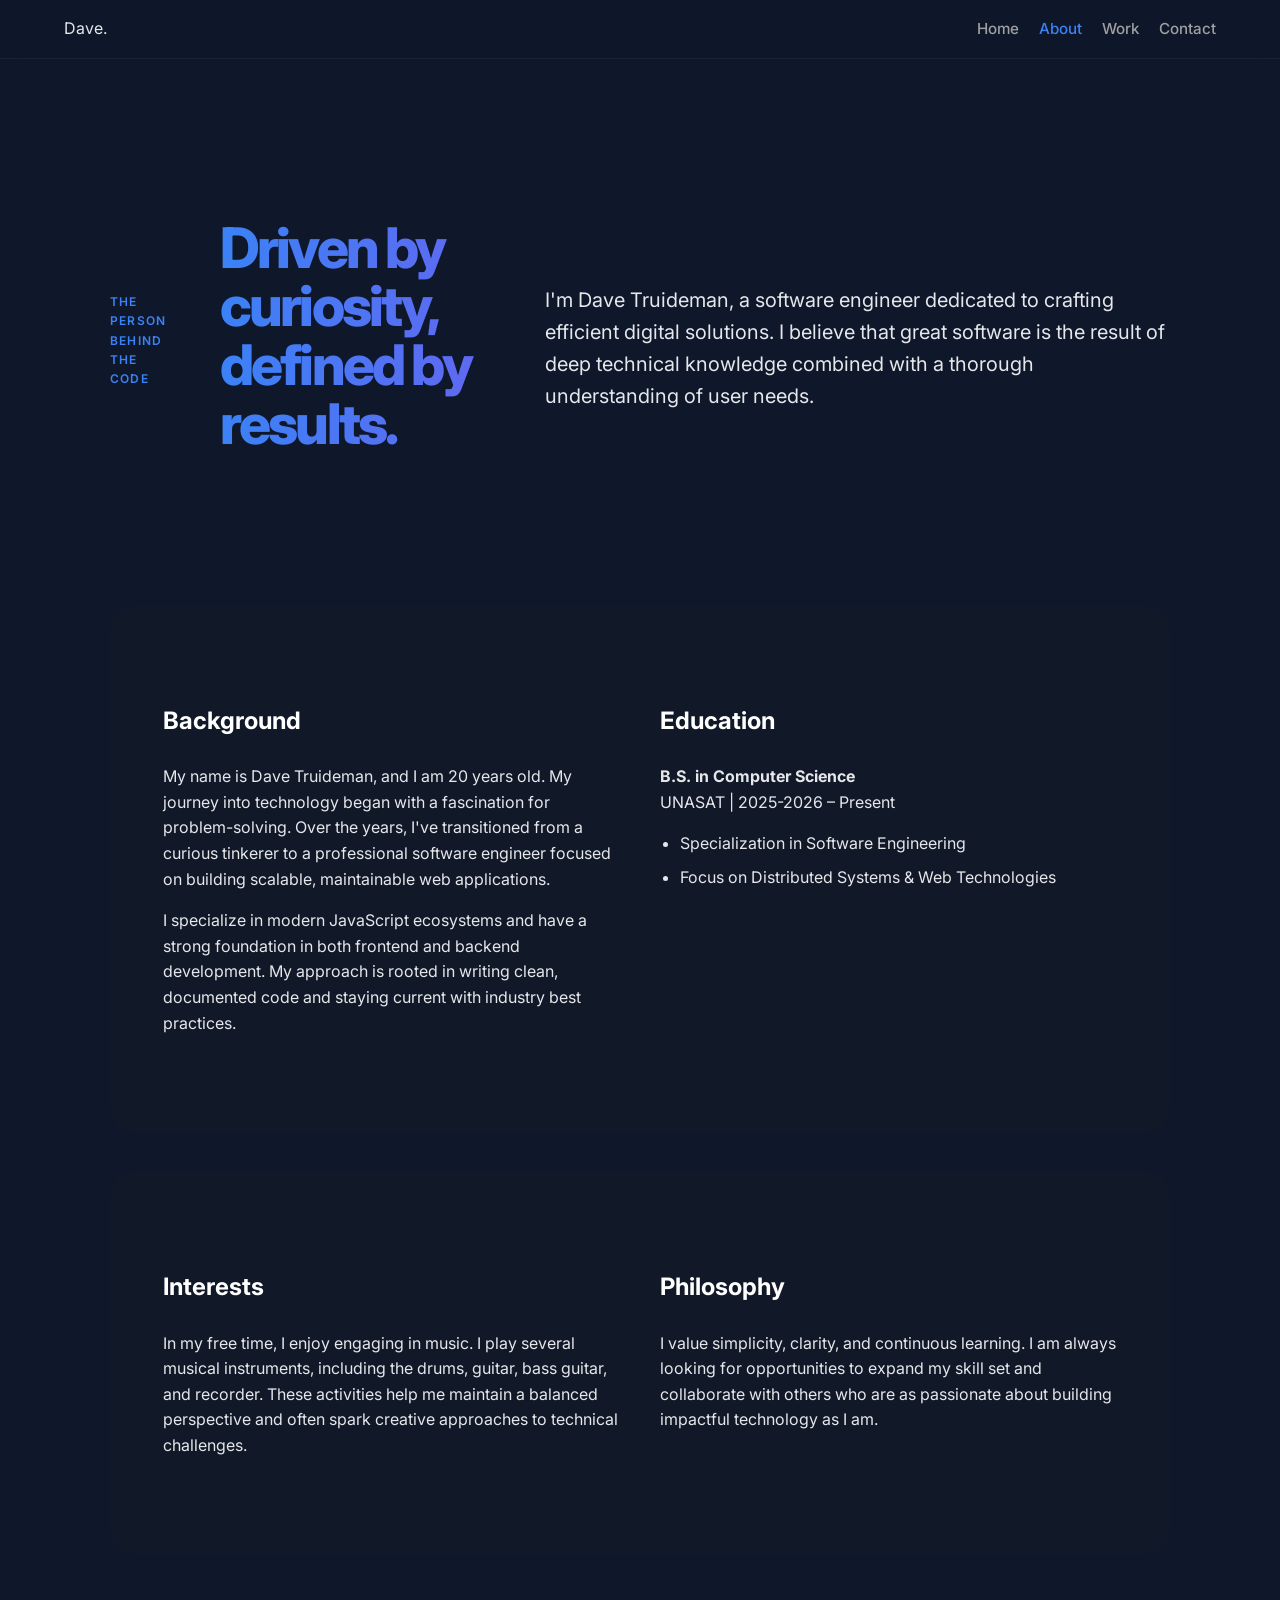
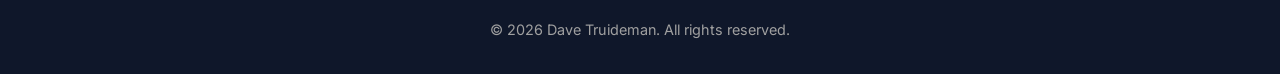
==== about.html @ f02d9a08 "i created portfolio" ====
<!DOCTYPE html>
<html lang="en">
<head>
    <meta charset="UTF-8">
    <meta name="viewport" content="width=device-width, initial-scale=1.0">
    <title>About | Dave Truideman</title>
    <link rel="preconnect" href="https://fonts.googleapis.com">
    <link rel="preconnect" href="https://fonts.gstatic.com" crossorigin>
    <link href="https://fonts.googleapis.com/css2?family=Inter:wght@400;500;600;700&display=swap" rel="stylesheet">
    <link rel="stylesheet" href="index.css">
</head>
<body>
    <header>
        <nav>
            <div class="logo">Dave<span>.</span></div>
            <ul>
                <li><a href="index.html">Home</a></li>
                <li><a href="about.html" class="active">About</a></li>
                <li><a href="work.html">Work</a></li>
                <li><a href="contact.html">Contact</a></li>
            </ul>
        </nav>
    </header>

    <main class="container">
        <section class="hero reveal">
            <p class="overline">The person behind the code</p>
            <h1>Driven by curiosity, <span class="highlight">defined</span> by results.</h1>
            <p class="intro">I'm Dave Truideman, a software engineer dedicated to crafting efficient digital solutions. I believe that great software is the result of deep technical knowledge combined with a thorough understanding of user needs.</p>
        </section>

        <section class="summary reveal">
            <div class="summary-item">
                <h2>Background</h2>
                <p>My name is Dave Truideman, and I am 20 years old. My journey into technology began with a fascination for problem-solving. Over the years, I've transitioned from a curious tinkerer to a professional software engineer focused on building scalable, maintainable web applications.</p>
                <p style="margin-top: 1rem;">I specialize in modern JavaScript ecosystems and have a strong foundation in both frontend and backend development. My approach is rooted in writing clean, documented code and staying current with industry best practices.</p>
            </div>
            <div class="summary-item">
                <h2>Education</h2>
                <p><strong>B.S. in Computer Science</strong></p>
                <p>UNASAT | 2025-2026 – Present</p>
                <ul>
                    <li>Specialization in Software Engineering</li>
                    <li>Focus on Distributed Systems & Web Technologies</li>
                </ul>
            </div>
        </section>

        <section class="summary reveal" style="margin-top: 2.5rem;">
            <div class="summary-item">
                <h2>Interests</h2>
                <p>In my free time, I enjoy engaging in music. I play several musical instruments, including the drums, guitar, bass guitar, and recorder. These activities help me maintain a balanced perspective and often spark creative approaches to technical challenges.</p>
            </div>
            <div class="summary-item">
                <h2>Philosophy</h2>
                <p>I value simplicity, clarity, and continuous learning. I am always looking for opportunities to expand my skill set and collaborate with others who are as passionate about building impactful technology as I am.</p>
            </div>
        </section>
    </main>

    <footer>
        <p>&copy; 2026 Dave Truideman. All rights reserved.</p>
    </footer>
    <script src="script.js"></script>
</body>
</html>
---- index.css ----
:root {
    --primary-color: #3b82f6; /* A vibrant dark blue */
    --primary-hover: #2563eb; /* A slightly darker blue for hover states */
    --secondary-color: #6366f1; /* Indigo for gradients */
    --dark-color: #000000; /* Pure black for very dark elements */
    --light-color: #0f172a; /* Background: dark navy */
    --bg-alt: #111827; /* Secondary background */
    --text-color: #e5e7eb; /* Text: light gray/white */
    --heading-color: #ffffff; /* White for headings */
    --card-shadow: 0 20px 25px -5px rgba(0, 0, 0, 0.3), 0 10px 10px -5px rgba(0, 0, 0, 0.04);
    --transition: all 0.3s cubic-bezier(0.4, 0, 0.2, 1);
}

* {
    margin: 0;
    padding: 0;
    box-sizing: border-box;
}

body {
    font-family: 'Inter', system-ui, -apple-system, sans-serif;
    line-height: 1.6;
    color: var(--text-color); /* Light text on dark background */
    background-color: var(--light-color); /* Dark background */
    -webkit-font-smoothing: antialiased;
}

header {
    background: rgba(15, 23, 42, 0.7); /* Navy, semi-transparent header */
    backdrop-filter: blur(12px);
    -webkit-backdrop-filter: blur(12px);
    border-bottom: 1px solid rgba(255, 255, 255, 0.05);
    padding: 1rem 5%;
    position: sticky;
    top: 0;
    z-index: 1000;
}

nav {
    display: flex;
    justify-content: space-between;
    align-items: center;
}

nav ul {
    display: flex;
    list-style: none;
}

nav ul li {
    margin-left: 20px;
}

nav a {
    text-decoration: none;
    color: #a0a0a0; /* Slightly lighter text for nav links */
    font-weight: 500;
    font-size: 0.95rem;
    transition: var(--transition);
}

nav a:hover, nav a.active {
    color: var(--primary-color);
}

.container {
    max-width: 1100px;
    margin: 2rem auto;
    padding: 0 20px;
}

.hero {
    padding: 8rem 0;
    display: flex;
    align-items: center;
    justify-content: space-between;
    gap: 40px;
}

.overline {
    text-transform: uppercase;
    letter-spacing: 0.1em;
    font-weight: 600;
    font-size: 0.75rem;
    color: var(--primary-color);
    margin-bottom: 1rem;
}

.hero-content {
    max-width: 650px;
}

.hero h1 {
    font-size: clamp(2.5rem, 6vw, 3.5rem);
    line-height: 1.05;
    color: var(--heading-color); /* White heading */
    font-weight: 800;
    margin-bottom: 1.5rem;
    letter-spacing: -0.05em;
    background: linear-gradient(to right, var(--primary-color), var(--secondary-color));
    -webkit-background-clip: text;
    -webkit-text-fill-color: transparent;
}

.hero .intro {
    font-size: 1.25rem;
    color: var(--text-color); /* Light text */
}

.profile-pic {
    width: 280px;
    height: 280px;
    border-radius: 30% 70% 70% 30% / 30% 30% 70% 70%;
    background: linear-gradient(45deg, var(--primary-color), var(--secondary-color));
    padding: 5px;
    animation: morph 8s ease-in-out infinite;
    overflow: hidden;
}

.profile-pic img {
    width: 100%;
    height: 100%;
    object-fit: cover;
    border-radius: inherit;
}

@keyframes morph {
    0% { border-radius: 30% 70% 70% 30% / 30% 30% 70% 70%; }
    50% { border-radius: 70% 30% 30% 70% / 70% 70% 30% 30%; }
    100% { border-radius: 30% 70% 70% 30% / 30% 30% 70% 70%; }
}

.highlight {
    color: var(--primary-color);
}

.summary {
    background: var(--bg-alt);
    padding: 6rem 5%; /* Darker background for summary */
    border-radius: 24px;
    display: grid;
    grid-template-columns: 1fr 1fr;
    gap: 40px;
}

.summary-item h2 {
    margin-bottom: 1.5rem;
    color: var(--heading-color); /* White heading */
}

.summary-item ul {
    list-style-type: disc;
    margin-left: 1.25rem;
    margin-top: 1rem;
}

.summary-item li {
    margin-bottom: 0.5rem;
}

.skills-grid {
    display: flex;
    flex-wrap: wrap;
    gap: 12px;
    margin-top: 1rem; 
}

.skills-grid span {
    background: rgba(255, 255, 255, 0.05);
    border: 1px solid rgba(255, 255, 255, 0.1);
    padding: 6px 16px;
    border-radius: 100px;
    font-size: 0.85rem;
    font-weight: 600;
    color: var(--heading-color);
    display: inline-flex;
    align-items: center;
    gap: 8px;
}

.projects-grid {
    display: grid;
    grid-template-columns: repeat(auto-fit, minmax(300px, 1fr));
    gap: 20px;
    margin-top: 2rem;
}

.project-card {
    background: var(--bg-alt);
    border-radius: 16px;
    border: 1px solid rgba(255, 255, 255, 0.05);
    overflow: hidden;
    transition: var(--transition);
}

.project-image {
    width: 100%;
    height: 200px;
    background: #252525;
    position: relative;
    overflow: hidden;
}

.project-info {
    padding: 1.5rem;
}

.project-info h3 {
    margin-bottom: 0.5rem;
    color: var(--heading-color);
}

.project-info ul {
    list-style-type: disc;
    margin-left: 1.25rem;
    margin-top: 0.5rem;
}

.project-info li {
    margin-bottom: 0.25rem;
    font-size: 0.9rem;
}

.project-links {
    display: flex;
    gap: 10px;
    margin-top: 1.5rem;
}

.project-card:hover {
    transform: translateY(-4px); 
    border-color: rgba(59, 130, 246, 0.5);
    box-shadow: var(--card-shadow);
}

.btn {
    display: inline-block;
    background: var(--primary-color);
    color: white;
    padding: 10px 20px;
    text-decoration: none;
    border-radius: 5px;
    margin-top: 10px;
    border: none;
    cursor: pointer;
}

/* Contact Page Layout */
.contact-grid {
    display: grid;
    grid-template-columns: 1fr 1.5fr;
    gap: 60px;
    margin-bottom: 4rem;
}

.contact-item {
    margin-bottom: 2.5rem;
}

.contact-item h3 {
    font-size: 0.85rem;
    text-transform: uppercase;
    letter-spacing: 0.1em;
    color: var(--primary-color);
    margin-bottom: 1rem;
}

.contact-item p, .contact-item a {
    font-size: 1.1rem;
    color: var(--text-color);
    text-decoration: none;
    transition: var(--transition);
    display: block;
    margin-bottom: 0.5rem;
}

.contact-item a:hover {
    color: var(--primary-color);
    padding-left: 5px;
}

.social-links {
    display: flex;
    flex-direction: column;
    gap: 8px;
}

.form-group {
    margin-bottom: 1.5rem;
}

.form-group label {
    display: block;
    font-size: 0.9rem;
    font-weight: 500;
    margin-bottom: 0.5rem;
    color: var(--heading-color);
}

form input, form textarea {
    width: 100%;
    padding: 12px 16px;
    background: var(--bg-alt); /* Match secondary background */
    border: 1px solid #555555; /* Darker border */
    color: var(--text-color); /* Light text in inputs */
    border-radius: 8px;
    font-family: inherit;
    outline: none;
    transition: var(--transition);
}

form input:focus, form textarea:focus {
    border-color: var(--primary-color);
    background: #252525;
}

.form-status {
    margin-top: 1rem;
    font-size: 0.9rem;
    font-weight: 500;
}

.form-status.success {
    color: #10b981;
}

footer {
    text-align: center;
    padding: 2rem;
    margin-top: 2rem;
    font-size: 0.9rem; 
    color: #a0a0a0; /* Lighter grey for footer text */
}

/* Responsive adjustments */
@media (max-width: 768px) {
    nav {
        flex-direction: column;
        gap: 1.5rem;
    }
    nav ul {
        margin-top: 0;
        width: 100%;
        justify-content: center;
        padding: 0;
    }
    nav ul li {
        margin: 0 10px;
    }
    .hero {
        flex-direction: column-reverse;
        text-align: center;
    }
    .contact-grid {
        grid-template-columns: 1fr;
        gap: 40px;
    }
    .summary {
        grid-template-columns: 1fr;
        gap: 30px;
    }
}
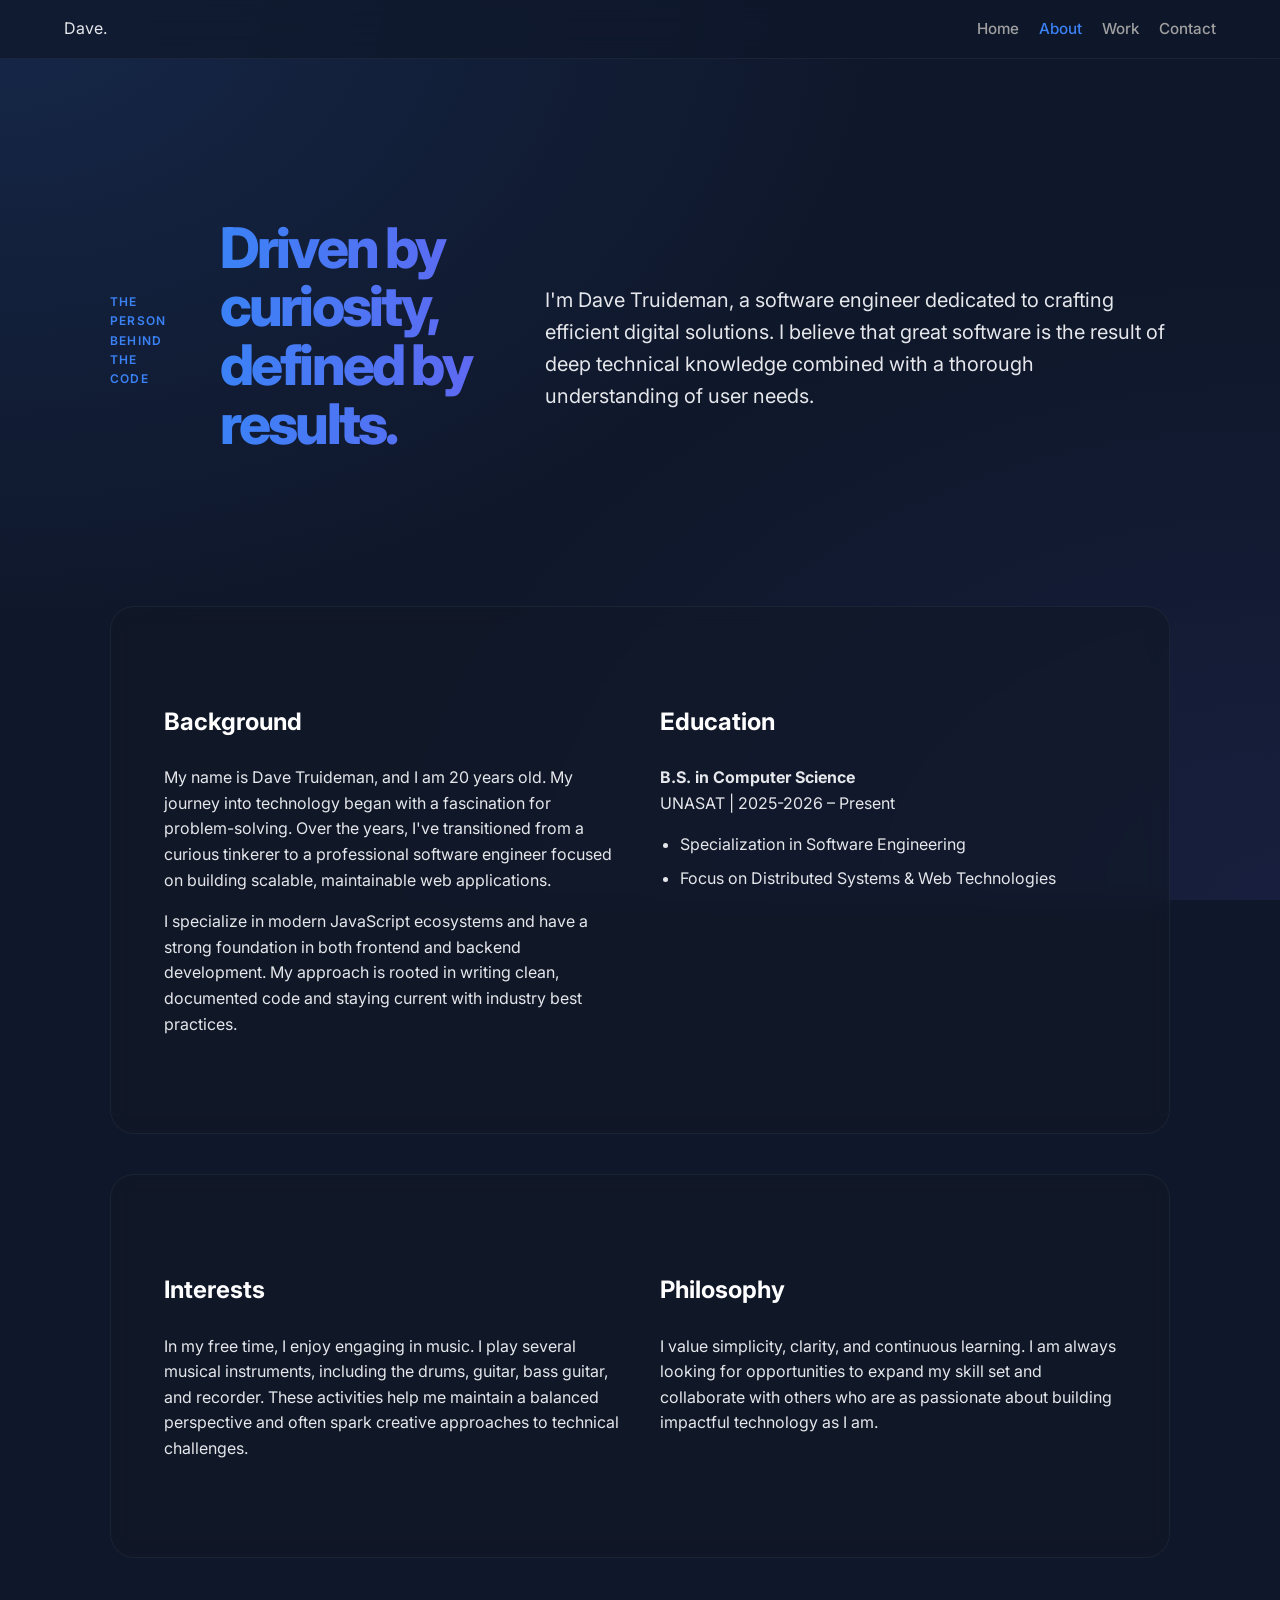
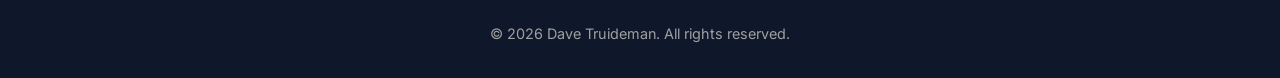
==== commit de548159: "Fix portfolio structure: add css and img folders, update HTML to use css/main.css, remove inline sty" ====
--- a/about.html
+++ b/about.html
@@ -7,7 +7,7 @@
     <link rel="preconnect" href="https://fonts.googleapis.com">
     <link rel="preconnect" href="https://fonts.gstatic.com" crossorigin>
     <link href="https://fonts.googleapis.com/css2?family=Inter:wght@400;500;600;700&display=swap" rel="stylesheet">
-    <link rel="stylesheet" href="index.css">
+    <link rel="stylesheet" href="css/main.css">
 </head>
 <body>
     <header>
@@ -33,7 +33,7 @@
             <div class="summary-item">
                 <h2>Background</h2>
                 <p>My name is Dave Truideman, and I am 20 years old. My journey into technology began with a fascination for problem-solving. Over the years, I've transitioned from a curious tinkerer to a professional software engineer focused on building scalable, maintainable web applications.</p>
-                <p style="margin-top: 1rem;">I specialize in modern JavaScript ecosystems and have a strong foundation in both frontend and backend development. My approach is rooted in writing clean, documented code and staying current with industry best practices.</p>
+                <p class="spaced-text">I specialize in modern JavaScript ecosystems and have a strong foundation in both frontend and backend development. My approach is rooted in writing clean, documented code and staying current with industry best practices.</p>
             </div>
             <div class="summary-item">
                 <h2>Education</h2>
@@ -46,7 +46,7 @@
             </div>
         </section>
 
-        <section class="summary reveal" style="margin-top: 2.5rem;">
+        <section class="summary reveal section-spacing">
             <div class="summary-item">
                 <h2>Interests</h2>
                 <p>In my free time, I enjoy engaging in music. I play several musical instruments, including the drums, guitar, bass guitar, and recorder. These activities help me maintain a balanced perspective and often spark creative approaches to technical challenges.</p>
--- a/css/main.css
+++ b/css/main.css
@@ -0,0 +1,461 @@
+:root {
+    --primary-color: #3b82f6;
+    --primary-hover: #2563eb;
+    --secondary-color: #6366f1;
+    --dark-color: #000000;
+    --light-color: #0f172a;
+    --bg-alt: #111827;
+    --text-color: #e5e7eb;
+    --heading-color: #ffffff;
+    --card-shadow: 0 20px 25px -5px rgba(0, 0, 0, 0.3), 0 10px 10px -5px rgba(0, 0, 0, 0.04);
+    --transition: all 0.3s cubic-bezier(0.4, 0, 0.2, 1);
+}
+
+* {
+    margin: 0;
+    padding: 0;
+    box-sizing: border-box;
+}
+
+html {
+    scroll-behavior: smooth;
+}
+
+body {
+    font-family: 'Inter', system-ui, -apple-system, sans-serif;
+    line-height: 1.6;
+    color: var(--text-color);
+    background-color: var(--light-color);
+    background-image:
+        radial-gradient(at 0% 0%, rgba(59, 130, 246, 0.15) 0px, transparent 50%),
+        radial-gradient(at 100% 100%, rgba(99, 102, 241, 0.1) 0px, transparent 50%);
+    background-attachment: fixed;
+    -webkit-font-smoothing: antialiased;
+}
+
+header {
+    background: rgba(15, 23, 42, 0.7);
+    backdrop-filter: blur(12px);
+    -webkit-backdrop-filter: blur(12px);
+    border-bottom: 1px solid rgba(255, 255, 255, 0.05);
+    padding: 1rem 5%;
+    position: sticky;
+    top: 0;
+    z-index: 1000;
+}
+
+nav {
+    display: flex;
+    justify-content: space-between;
+    align-items: center;
+}
+
+nav ul {
+    display: flex;
+    list-style: none;
+}
+
+nav ul li {
+    margin-left: 20px;
+}
+
+nav a {
+    text-decoration: none;
+    color: #a0a0a0;
+    font-weight: 500;
+    font-size: 0.95rem;
+    transition: var(--transition);
+}
+
+nav a:hover, nav a.active {
+    color: var(--primary-color);
+}
+
+.container {
+    max-width: 1100px;
+    margin: 2rem auto;
+    padding: 0 20px;
+}
+
+.hero {
+    padding: 8rem 0;
+    display: flex;
+    align-items: center;
+    justify-content: space-between;
+    gap: 40px;
+}
+
+.overline {
+    text-transform: uppercase;
+    letter-spacing: 0.1em;
+    font-weight: 600;
+    font-size: 0.75rem;
+    color: var(--primary-color);
+    margin-bottom: 1rem;
+}
+
+.hero-content {
+    max-width: 650px;
+}
+
+.hero h1 {
+    font-size: clamp(2.5rem, 6vw, 3.5rem);
+    line-height: 1.05;
+    color: var(--heading-color);
+    font-weight: 800;
+    margin-bottom: 1.5rem;
+    letter-spacing: -0.05em;
+    background: linear-gradient(to right, var(--primary-color), var(--secondary-color));
+    -webkit-background-clip: text;
+    -webkit-text-fill-color: transparent;
+}
+
+.hero h1 span.typed-text {
+    color: var(--primary-color);
+    -webkit-text-fill-color: var(--primary-color);
+}
+
+.cursor {
+    display: inline-block;
+    width: 3px;
+    background-color: var(--primary-color);
+    margin-left: 2px;
+    animation: blink 1s infinite;
+}
+
+@keyframes blink {
+    0%, 100% { opacity: 1; }
+    50% { opacity: 0; }
+}
+
+.hero .intro {
+    font-size: 1.25rem;
+    color: var(--text-color);
+}
+
+.hero-buttons {
+    margin-top: 2rem;
+    display: flex;
+    flex-wrap: wrap;
+    gap: 12px;
+}
+
+.profile-pic {
+    width: 280px;
+    height: 280px;
+    border-radius: 30% 70% 70% 30% / 30% 30% 70% 70%;
+    background: linear-gradient(45deg, var(--primary-color), var(--secondary-color));
+    padding: 5px;
+    animation: morph 8s ease-in-out infinite;
+    overflow: hidden;
+    box-shadow: 0 0 50px rgba(59, 130, 246, 0.3);
+}
+
+.profile-pic img {
+    width: 100%;
+    height: 100%;
+    object-fit: cover;
+    border-radius: inherit;
+}
+
+@keyframes morph {
+    0% { border-radius: 30% 70% 70% 30% / 30% 30% 70% 70%; }
+    50% { border-radius: 70% 30% 30% 70% / 70% 70% 30% 30%; }
+    100% { border-radius: 30% 70% 70% 30% / 30% 30% 70% 70%; }
+}
+
+.highlight {
+    color: var(--primary-color);
+}
+
+.summary {
+    background: rgba(17, 24, 39, 0.6);
+    backdrop-filter: blur(10px);
+    border: 1px solid rgba(255, 255, 255, 0.05);
+    padding: 6rem 5%;
+    border-radius: 24px;
+    display: grid;
+    grid-template-columns: 1fr 1fr;
+    gap: 40px;
+}
+
+.summary-item h2 {
+    margin-bottom: 1.5rem;
+    color: var(--heading-color);
+}
+
+.summary-item ul {
+    list-style-type: disc;
+    margin-left: 1.25rem;
+    margin-top: 1rem;
+}
+
+.summary-item li {
+    margin-bottom: 0.5rem;
+}
+
+.skills-grid {
+    display: flex;
+    flex-wrap: wrap;
+    gap: 12px;
+    margin-top: 1rem;
+}
+
+.skills-grid span {
+    background: rgba(255, 255, 255, 0.05);
+    border: 1px solid rgba(255, 255, 255, 0.1);
+    padding: 6px 16px;
+    border-radius: 100px;
+    font-size: 0.85rem;
+    font-weight: 600;
+    color: var(--heading-color);
+    display: inline-flex;
+    align-items: center;
+    gap: 8px;
+}
+
+.projects-grid {
+    display: grid;
+    grid-template-columns: repeat(auto-fit, minmax(300px, 1fr));
+    gap: 20px;
+    margin-top: 2rem;
+}
+
+.project-card {
+    background: var(--bg-alt);
+    border-radius: 16px;
+    border: 1px solid rgba(255, 255, 255, 0.05);
+    overflow: hidden;
+    transition: var(--transition);
+}
+
+.project-image {
+    width: 100%;
+    height: 250px;
+    background: #252525;
+    position: relative;
+    overflow: hidden;
+}
+
+.project-image img {
+    width: 100%;
+    height: 100%;
+    object-fit: cover;
+}
+
+.project-info {
+    padding: 1.5rem;
+}
+
+.project-info h3 {
+    margin-bottom: 0.5rem;
+    color: var(--heading-color);
+}
+
+.project-info ul {
+    list-style-type: disc;
+    margin-left: 1.25rem;
+    margin-top: 0.5rem;
+}
+
+.project-info li {
+    margin-bottom: 0.25rem;
+    font-size: 0.9rem;
+}
+
+.project-links {
+    display: flex;
+    flex-wrap: wrap;
+    gap: 10px;
+    margin-top: 1.5rem;
+}
+
+.project-card:hover {
+    transform: translateY(-4px);
+    border-color: rgba(59, 130, 246, 0.5);
+    box-shadow: var(--card-shadow);
+}
+
+.btn {
+    display: inline-block;
+    background: var(--primary-color);
+    color: white;
+    padding: 10px 20px;
+    text-decoration: none;
+    border-radius: 8px;
+    margin-top: 10px;
+    border: none;
+    cursor: pointer;
+    font-weight: 600;
+    transition: var(--transition);
+}
+
+.btn-outline {
+    background: transparent;
+    border: 1px solid var(--primary-color);
+    color: var(--primary-color);
+}
+
+.btn-outline:hover {
+    background: rgba(59, 130, 246, 0.12);
+    color: white;
+}
+
+.project-detail {
+    margin-top: 1rem;
+    line-height: 1.7;
+}
+
+.project-details {
+    margin-top: 1rem;
+}
+
+.project-meta {
+    font-size: 0.9rem;
+    margin: 1.5rem 0 0.5rem;
+    color: var(--primary-color);
+    font-weight: 600;
+}
+
+.btn:hover {
+    transform: translateY(-2px);
+    box-shadow: 0 10px 15px -3px rgba(59, 130, 246, 0.4);
+    background: var(--primary-hover);
+}
+
+.reveal {
+    opacity: 0;
+    transform: translateY(30px);
+    transition: all 0.8s ease-out;
+}
+
+.reveal.active {
+    opacity: 1;
+    transform: translateY(0);
+}
+
+.contact-grid {
+    display: grid;
+    grid-template-columns: 1fr 1.5fr;
+    gap: 60px;
+    margin-bottom: 4rem;
+}
+
+.contact-item {
+    margin-bottom: 2.5rem;
+}
+
+.contact-item h3 {
+    font-size: 0.85rem;
+    text-transform: uppercase;
+    letter-spacing: 0.1em;
+    color: var(--primary-color);
+    margin-bottom: 1rem;
+}
+
+.contact-item p, .contact-item a {
+    font-size: 1.1rem;
+    color: var(--text-color);
+    text-decoration: none;
+    transition: var(--transition);
+    display: block;
+    margin-bottom: 0.5rem;
+}
+
+.contact-item a:hover {
+    color: var(--primary-color);
+    padding-left: 5px;
+}
+
+.social-links {
+    display: flex;
+    flex-direction: column;
+    gap: 8px;
+}
+
+.form-group {
+    margin-bottom: 1.5rem;
+}
+
+.form-group label {
+    display: block;
+    font-size: 0.9rem;
+    font-weight: 500;
+    margin-bottom: 0.5rem;
+    color: var(--heading-color);
+}
+
+form input, form textarea {
+    width: 100%;
+    padding: 12px 16px;
+    background: var(--bg-alt);
+    border: 1px solid #555555;
+    color: var(--text-color);
+    border-radius: 8px;
+    font-family: inherit;
+    outline: none;
+    transition: var(--transition);
+}
+
+form input:focus, form textarea:focus {
+    border-color: var(--primary-color);
+    background: #252525;
+}
+
+.form-status {
+    margin-top: 1rem;
+    font-size: 0.9rem;
+    font-weight: 500;
+}
+
+.form-status.success {
+    color: #10b981;
+}
+
+footer {
+    text-align: center;
+    padding: 2rem;
+    margin-top: 2rem;
+    font-size: 0.9rem;
+    color: #a0a0a0;
+}
+
+.section-spacing {
+    margin-top: 2.5rem;
+}
+
+.spaced-text {
+    margin-top: 1rem;
+}
+
+@media (max-width: 768px) {
+    nav {
+        flex-direction: column;
+        gap: 1.5rem;
+    }
+    nav ul {
+        margin-top: 0;
+        width: 100%;
+        justify-content: center;
+        padding: 0;
+    }
+    nav ul li {
+        margin: 0 10px;
+    }
+    .hero {
+        flex-direction: column-reverse;
+        text-align: center;
+    }
+    .hero .hero-content,
+    .hero-buttons {
+        width: 100%;
+    }
+    .contact-grid {
+        grid-template-columns: 1fr;
+        gap: 40px;
+    }
+    .summary {
+        grid-template-columns: 1fr;
+        gap: 30px;
+    }
+}
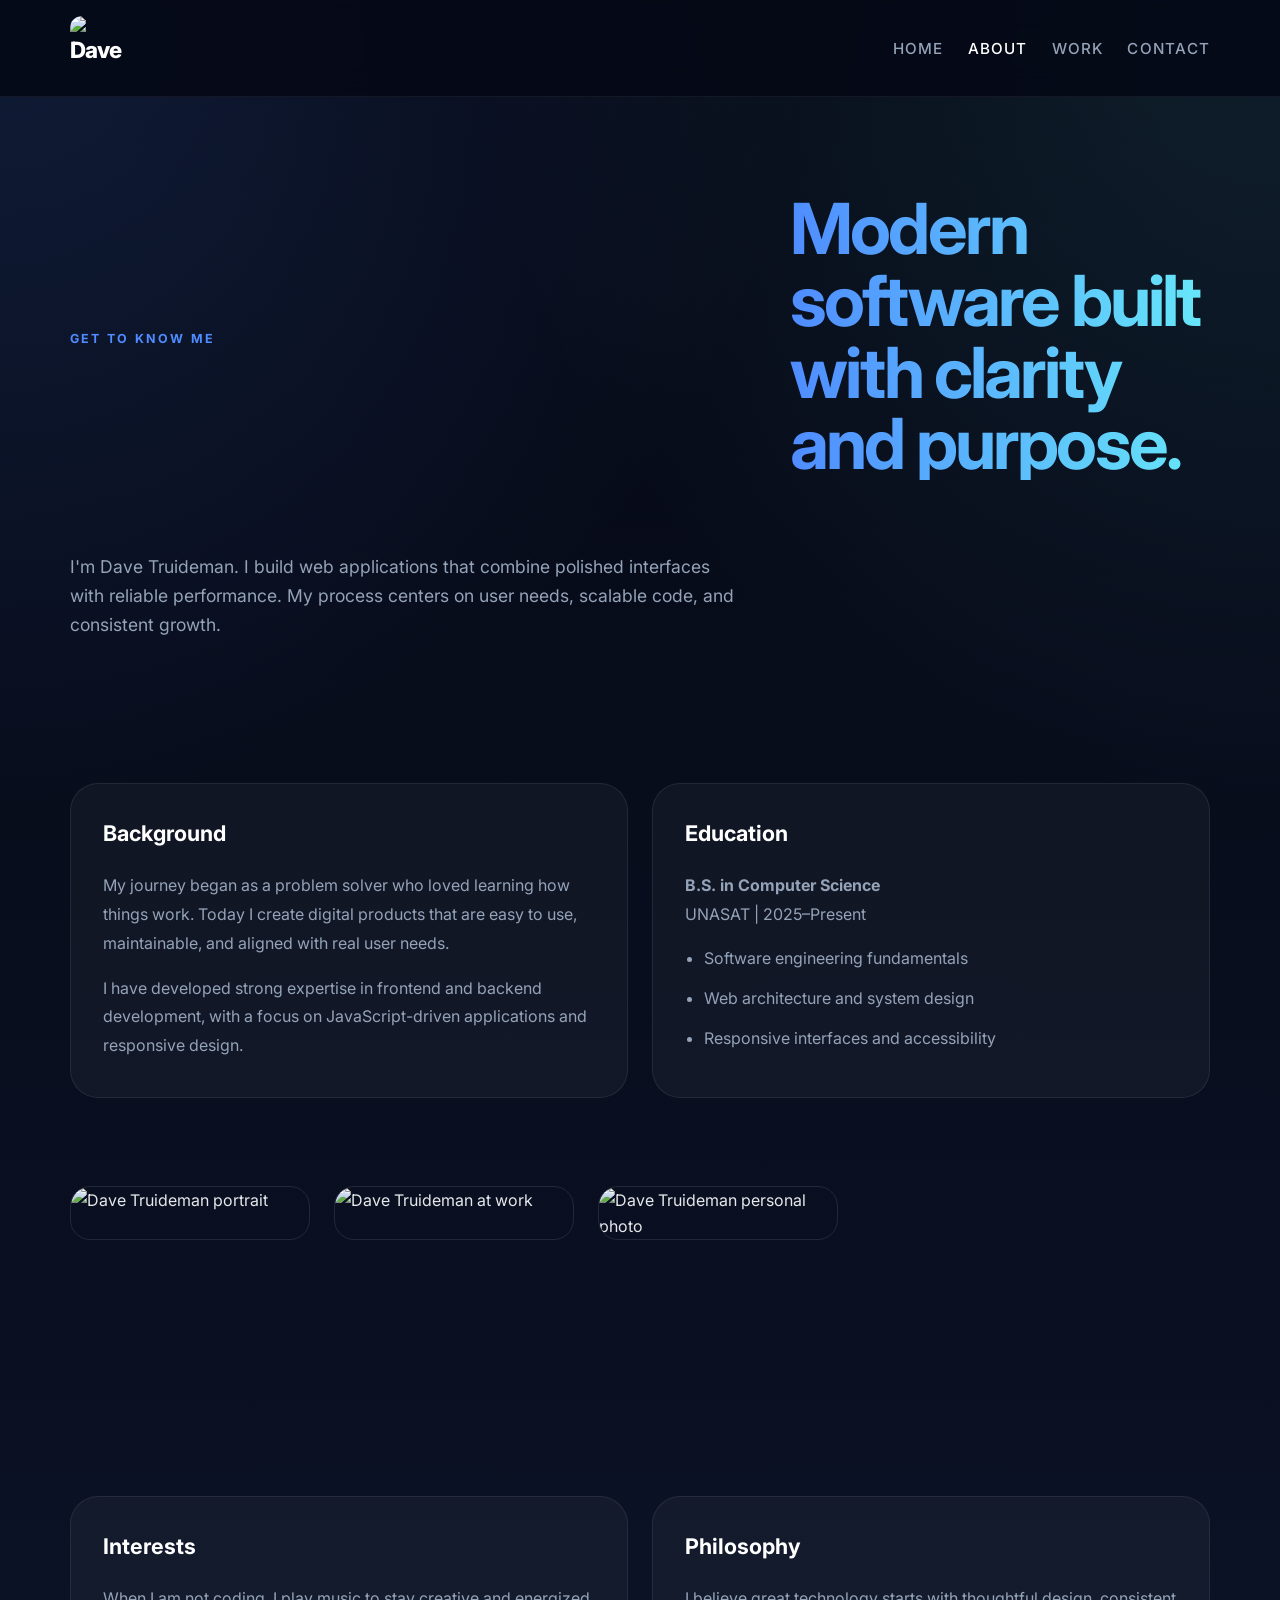
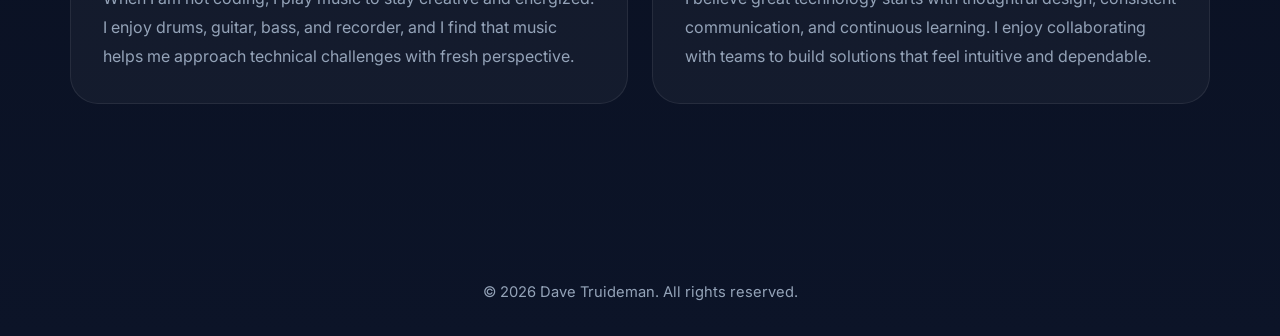
==== commit 0ceaaa2d: "Update portfolio with UNASAT branding, extended About bio, and homepage changes" ====
--- a/about.html
+++ b/about.html
@@ -12,7 +12,7 @@
 <body>
     <header>
         <nav>
-            <div class="logo">Dave<span>.</span></div>
+            <div class="logo"><img src="https://peopleincontrol.net/images/IMG_1360.png?1726752848000" alt="Dave logo" class="logo-img"></div>
             <ul>
                 <li><a href="index.html">Home</a></li>
                 <li><a href="about.html" class="active">About</a></li>
@@ -24,36 +24,42 @@
 
     <main class="container">
         <section class="hero reveal">
-            <p class="overline">The person behind the code</p>
-            <h1>Driven by curiosity, <span class="highlight">defined</span> by results.</h1>
-            <p class="intro">I'm Dave Truideman, a software engineer dedicated to crafting efficient digital solutions. I believe that great software is the result of deep technical knowledge combined with a thorough understanding of user needs.</p>
+            <p class="overline">Get to know me</p>
+            <h1>Modern software built with <span class="highlight">clarity</span> and purpose.</h1>
+            <p class="intro">I'm Dave Truideman. I build web applications that combine polished interfaces with reliable performance. My process centers on user needs, scalable code, and consistent growth.</p>
         </section>
 
-        <section class="summary reveal">
+        <section class="summary">
             <div class="summary-item">
                 <h2>Background</h2>
-                <p>My name is Dave Truideman, and I am 20 years old. My journey into technology began with a fascination for problem-solving. Over the years, I've transitioned from a curious tinkerer to a professional software engineer focused on building scalable, maintainable web applications.</p>
-                <p class="spaced-text">I specialize in modern JavaScript ecosystems and have a strong foundation in both frontend and backend development. My approach is rooted in writing clean, documented code and staying current with industry best practices.</p>
+                <p>My journey began as a problem solver who loved learning how things work. Today I create digital products that are easy to use, maintainable, and aligned with real user needs.</p>
+                <p class="spaced-text">I have developed strong expertise in frontend and backend development, with a focus on JavaScript-driven applications and responsive design.</p>
             </div>
             <div class="summary-item">
                 <h2>Education</h2>
                 <p><strong>B.S. in Computer Science</strong></p>
-                <p>UNASAT | 2025-2026 – Present</p>
+                <p>UNASAT | 2025–Present</p>
                 <ul>
-                    <li>Specialization in Software Engineering</li>
-                    <li>Focus on Distributed Systems & Web Technologies</li>
+                    <li>Software engineering fundamentals</li>
+                    <li>Web architecture and system design</li>
+                    <li>Responsive interfaces and accessibility</li>
                 </ul>
+            </div>
+            <div class="image-row">
+                <img src="C:/Users/User/Downloads/IMG_1241.JPG" alt="Dave Truideman portrait" class="full-visible-img">
+                <img src="C:/Users/User/Downloads/IMG_1293.jpg" alt="Dave Truideman at work" class="full-visible-img">
+                <img src="C:/Users/User/Downloads/45e84406-ded8-43eb-a992-92999ee95d78.JPG" alt="Dave Truideman personal photo" class="full-visible-img">
             </div>
         </section>
 
         <section class="summary reveal section-spacing">
             <div class="summary-item">
                 <h2>Interests</h2>
-                <p>In my free time, I enjoy engaging in music. I play several musical instruments, including the drums, guitar, bass guitar, and recorder. These activities help me maintain a balanced perspective and often spark creative approaches to technical challenges.</p>
+                <p>When I am not coding, I play music to stay creative and energized. I enjoy drums, guitar, bass, and recorder, and I find that music helps me approach technical challenges with fresh perspective.</p>
             </div>
             <div class="summary-item">
                 <h2>Philosophy</h2>
-                <p>I value simplicity, clarity, and continuous learning. I am always looking for opportunities to expand my skill set and collaborate with others who are as passionate about building impactful technology as I am.</p>
+                <p>I believe great technology starts with thoughtful design, consistent communication, and continuous learning. I enjoy collaborating with teams to build solutions that feel intuitive and dependable.</p>
             </div>
         </section>
     </main>
--- a/css/main.css
+++ b/css/main.css
@@ -1,14 +1,16 @@
 :root {
-    --primary-color: #3b82f6;
-    --primary-hover: #2563eb;
-    --secondary-color: #6366f1;
-    --dark-color: #000000;
-    --light-color: #0f172a;
-    --bg-alt: #111827;
+    --bg: #050814;
+    --surface: rgba(12, 18, 38, 0.7);
+    --surface-soft: rgba(79, 140, 255, 0.08);
+    --primary-color: #4f8cff;
+    --primary-hover: #3b6cd6;
+    --secondary-color: #67e8f9;
     --text-color: #e5e7eb;
     --heading-color: #ffffff;
-    --card-shadow: 0 20px 25px -5px rgba(0, 0, 0, 0.3), 0 10px 10px -5px rgba(0, 0, 0, 0.04);
-    --transition: all 0.3s cubic-bezier(0.4, 0, 0.2, 1);
+    --muted-color: #94a3b8;
+    --border-color: rgba(255, 255, 255, 0.1);
+    --card-shadow: 0 20px 40px rgba(0, 0, 0, 0.3);
+    --transition: all 0.4s cubic-bezier(0.23, 1, 0.32, 1);
 }
 
 * {
@@ -21,91 +23,157 @@
     scroll-behavior: smooth;
 }
 
+section {
+    padding: 5rem 0;
+}
+
+.section-heading {
+    max-width: 780px;
+    margin-bottom: 2rem;
+}
+
+.section-heading h2 {
+    font-size: clamp(2.5rem, 4vw, 3.4rem);
+    line-height: 1.06;
+    margin-bottom: 1rem;
+}
+
+.highlight {
+    color: var(--primary-color);
+}
+
+/* Custom Scrollbar for Professional Feel */
+::-webkit-scrollbar {
+    width: 10px;
+}
+::-webkit-scrollbar-track {
+    background: var(--bg);
+}
+::-webkit-scrollbar-thumb {
+    background: linear-gradient(to bottom, var(--primary-color), var(--secondary-color));
+    border-radius: 5px;
+    border: 2px solid var(--bg);
+}
+
 body {
     font-family: 'Inter', system-ui, -apple-system, sans-serif;
-    line-height: 1.6;
+    line-height: 1.65;
     color: var(--text-color);
-    background-color: var(--light-color);
-    background-image:
-        radial-gradient(at 0% 0%, rgba(59, 130, 246, 0.15) 0px, transparent 50%),
-        radial-gradient(at 100% 100%, rgba(99, 102, 241, 0.1) 0px, transparent 50%);
-    background-attachment: fixed;
+    background: radial-gradient(circle at 0% 0%, rgba(79, 140, 255, 0.15), transparent 35%),
+        radial-gradient(circle at 100% 0%, rgba(103, 232, 249, 0.1), transparent 35%),
+        linear-gradient(180deg, #050814 0%, #0c1428 100%);
+    min-height: 100vh;
     -webkit-font-smoothing: antialiased;
 }
 
+::selection {
+    background: rgba(79, 140, 255, 0.24);
+    color: #ffffff;
+}
+
 header {
-    background: rgba(15, 23, 42, 0.7);
-    backdrop-filter: blur(12px);
-    -webkit-backdrop-filter: blur(12px);
-    border-bottom: 1px solid rgba(255, 255, 255, 0.05);
-    padding: 1rem 5%;
     position: sticky;
     top: 0;
     z-index: 1000;
+    background: rgba(5, 8, 22, 0.88);
+    border-bottom: 1px solid rgba(255, 255, 255, 0.06);
+    backdrop-filter: blur(14px);
+    -webkit-backdrop-filter: blur(14px);
+    padding: 1rem 5%;
 }
 
 nav {
-    display: flex;
+    max-width: 1140px;
+    margin: 0 auto;
+    display: flex;
+    align-items: center;
     justify-content: space-between;
+    gap: 1rem;
+}
+
+.logo {
+    font-size: 1.4rem;
+    font-weight: 800;
+    letter-spacing: -0.04em;
+    color: #ffffff;
+}
+
+.logo span {
+    color: var(--primary-color);
+}
+
+/* logo image sizing */
+.logo img,
+.logo .logo-img {
+    width: 64px;
+    height: 64px;
+    object-fit: contain;
+    display: inline-block;
+    vertical-align: middle;
+    border-radius: 12px;
+    transition: var(--transition);
+}
+
+.logo img:hover {
+    transform: rotate(-5deg) scale(1.1);
+}
+
+nav ul {
+    display: flex;
+    flex-wrap: wrap;
+    gap: 1.5rem;
+    list-style: none;
     align-items: center;
-}
-
-nav ul {
-    display: flex;
-    list-style: none;
-}
-
-nav ul li {
-    margin-left: 20px;
 }
 
 nav a {
     text-decoration: none;
-    color: #a0a0a0;
+    color: var(--muted-color);
     font-weight: 500;
     font-size: 0.95rem;
-    transition: var(--transition);
-}
-
-nav a:hover, nav a.active {
+    text-transform: uppercase;
+    letter-spacing: 0.08em;
+    transition: var(--transition);
+}
+
+nav a:hover,
+nav a.active {
+    color: #ffffff;
+}
+
+.container {
+    width: min(1140px, calc(100% - 40px));
+    margin: 0 auto;
+}
+
+.hero {
+    display: grid;
+    grid-template-columns: minmax(0, 1.15fr) 420px;
+    align-items: center;
+    gap: 3rem;
+    padding: 6rem 0 4rem;
+}
+
+.overline {
+    display: inline-flex;
+    text-transform: uppercase;
+    letter-spacing: 0.18em;
+    font-weight: 700;
+    font-size: 0.78rem;
     color: var(--primary-color);
-}
-
-.container {
-    max-width: 1100px;
-    margin: 2rem auto;
-    padding: 0 20px;
-}
-
-.hero {
-    padding: 8rem 0;
-    display: flex;
-    align-items: center;
-    justify-content: space-between;
-    gap: 40px;
-}
-
-.overline {
-    text-transform: uppercase;
-    letter-spacing: 0.1em;
-    font-weight: 600;
-    font-size: 0.75rem;
-    color: var(--primary-color);
-    margin-bottom: 1rem;
+    margin-bottom: 1.2rem;
 }
 
 .hero-content {
-    max-width: 650px;
+    max-width: 700px;
 }
 
 .hero h1 {
-    font-size: clamp(2.5rem, 6vw, 3.5rem);
-    line-height: 1.05;
-    color: var(--heading-color);
-    font-weight: 800;
+    font-size: clamp(3rem, 5.5vw, 4.4rem);
+    line-height: 1.02;
+    letter-spacing: -0.04em;
     margin-bottom: 1.5rem;
-    letter-spacing: -0.05em;
-    background: linear-gradient(to right, var(--primary-color), var(--secondary-color));
+    background: linear-gradient(90deg, var(--primary-color), var(--secondary-color));
     -webkit-background-clip: text;
     -webkit-text-fill-color: transparent;
 }
@@ -115,103 +183,182 @@
     -webkit-text-fill-color: var(--primary-color);
 }
 
-.cursor {
-    display: inline-block;
-    width: 3px;
-    background-color: var(--primary-color);
-    margin-left: 2px;
-    animation: blink 1s infinite;
-}
-
-@keyframes blink {
-    0%, 100% { opacity: 1; }
-    50% { opacity: 0; }
-}
-
 .hero .intro {
-    font-size: 1.25rem;
-    color: var(--text-color);
+    font-size: 1.1rem;
+    color: var(--muted-color);
+    max-width: 720px;
 }
 
 .hero-buttons {
     margin-top: 2rem;
     display: flex;
     flex-wrap: wrap;
-    gap: 12px;
+    gap: 1rem;
+}
+
+.btn {
+    display: inline-flex;
+    align-items: center;
+    justify-content: center;
+    gap: 0.55rem;
+    padding: 1rem 2rem;
+    border-radius: 999px;
+    border: none;
+    cursor: pointer;
+    text-decoration: none;
+    color: #ffffff;
+    background: linear-gradient(135deg, var(--primary-color), var(--secondary-color));
+    font-weight: 600;
+    letter-spacing: 0.02em;
+    transition: var(--transition);
+    box-shadow: 0 10px 25px rgba(79, 140, 255, 0.25);
+}
+
+.btn:hover {
+    transform: translateY(-3px);
+    box-shadow: 0 15px 35px rgba(79, 140, 255, 0.35);
+    filter: brightness(1.1);
+}
+
+.btn-outline {
+    background: transparent;
+    border: 1px solid var(--border-color);
+    color: #ffffff;
+}
+
+.btn-outline:hover {
+    background: var(--surface-soft);
+    border-color: var(--primary-color);
 }
 
 .profile-pic {
-    width: 280px;
-    height: 280px;
-    border-radius: 30% 70% 70% 30% / 30% 30% 70% 70%;
-    background: linear-gradient(45deg, var(--primary-color), var(--secondary-color));
-    padding: 5px;
-    animation: morph 8s ease-in-out infinite;
+    width: 100%;
+    aspect-ratio: 1 / 1;
+    min-height: 420px;
+    border-radius: 32px;
     overflow: hidden;
-    box-shadow: 0 0 50px rgba(59, 130, 246, 0.3);
+    border: 1px solid rgba(255, 255, 255, 0.12);
+    background: linear-gradient(180deg, rgba(79, 140, 255, 0.16), rgba(7, 12, 28, 0.82));
+    box-shadow: var(--card-shadow);
 }
 
 .profile-pic img {
     width: 100%;
     height: 100%;
     object-fit: cover;
-    border-radius: inherit;
-}
-
-@keyframes morph {
-    0% { border-radius: 30% 70% 70% 30% / 30% 30% 70% 70%; }
-    50% { border-radius: 70% 30% 30% 70% / 70% 70% 30% 30%; }
-    100% { border-radius: 30% 70% 70% 30% / 30% 30% 70% 70%; }
-}
-
-.highlight {
-    color: var(--primary-color);
+    display: block;
 }
 
 .summary {
-    background: rgba(17, 24, 39, 0.6);
-    backdrop-filter: blur(10px);
-    border: 1px solid rgba(255, 255, 255, 0.05);
-    padding: 6rem 5%;
-    border-radius: 24px;
     display: grid;
-    grid-template-columns: 1fr 1fr;
-    gap: 40px;
+    grid-template-columns: repeat(2, minmax(0, 1fr));
+    gap: 1.5rem;
+    margin-bottom: 4rem;
+}
+
+.summary-item {
+    background: rgba(255, 255, 255, 0.04);
+    border: 1px solid rgba(255, 255, 255, 0.08);
+    border-radius: 28px;
+    padding: 2rem;
+}
+
+/* Education header with logo */
+.education-header {
+    display: flex;
+    align-items: center;
+    gap: 1rem;
+}
+
+.education-header h2 {
+    margin: 0;
+}
+
+.education-logo {
+    width: 64px;
+    height: auto;
+    border-radius: 8px;
+    object-fit: contain;
 }
 
 .summary-item h2 {
-    margin-bottom: 1.5rem;
-    color: var(--heading-color);
+    margin-bottom: 1.2rem;
+    color: #ffffff;
+    font-size: 1.35rem;
+}
+
+.summary-item p {
+    color: var(--muted-color);
+    line-height: 1.8;
 }
 
 .summary-item ul {
-    list-style-type: disc;
-    margin-left: 1.25rem;
     margin-top: 1rem;
+    margin-left: 1.2rem;
+    list-style: disc;
+    color: var(--muted-color);
+}
+
+.image-row {
+    grid-column: 1 / -1;
+    display: flex;
+    gap: 1.5rem;
+    margin-top: 3rem;
+    overflow-x: auto;
+    padding: 1rem 0 2rem;
+    scrollbar-width: none;
+}
+
+.image-row::-webkit-scrollbar {
+    display: none;
+}
+
+.full-visible-img {
+    width: 240px;
+    height: auto;
+    flex: 0 0 auto;
+    border-radius: 20px;
+    border: 1px solid var(--border-color);
+    display: block;
+    transition: var(--transition);
+    filter: grayscale(20%);
+}
+
+.full-visible-img:hover {
+    transform: scale(1.05) translateY(-5px);
+    filter: grayscale(0%);
+    border-color: var(--primary-color);
+    box-shadow: 0 15px 45px rgba(0, 0, 0, 0.5);
 }
 
 .summary-item li {
-    margin-bottom: 0.5rem;
+    margin-bottom: 0.85rem;
 }
 
 .skills-grid {
-    display: flex;
-    flex-wrap: wrap;
+    display: grid;
+    grid-template-columns: repeat(auto-fit, minmax(140px, 1fr));
     gap: 12px;
     margin-top: 1rem;
 }
 
 .skills-grid span {
-    background: rgba(255, 255, 255, 0.05);
-    border: 1px solid rgba(255, 255, 255, 0.1);
-    padding: 6px 16px;
-    border-radius: 100px;
-    font-size: 0.85rem;
-    font-weight: 600;
-    color: var(--heading-color);
-    display: inline-flex;
+    display: flex;
     align-items: center;
-    gap: 8px;
+    gap: 0.75rem;
+    padding: 0.8rem 1.2rem;
+    border-radius: 14px;
+    background: var(--surface-soft);
+    border: 1px solid var(--border-color);
+    color: #ffffff;
+    font-size: 0.9rem;
+    transition: var(--transition);
+}
+
+.skills-grid span:hover {
+    background: rgba(79, 140, 255, 0.15);
+    border-color: var(--primary-color);
+    transform: translateY(-2px);
 }
 
 .projects-grid {
@@ -222,19 +369,24 @@
 }
 
 .project-card {
-    background: var(--bg-alt);
-    border-radius: 16px;
-    border: 1px solid rgba(255, 255, 255, 0.05);
+    background: var(--surface);
+    border-radius: 24px;
+    border: 1px solid rgba(255, 255, 255, 0.08);
     overflow: hidden;
     transition: var(--transition);
+}
+
+.project-card:hover {
+    transform: translateY(-10px) scale(1.01);
+    border-color: rgba(79, 140, 255, 0.45);
+    box-shadow: 0 40px 100px rgba(0, 0, 0, 0.4);
 }
 
 .project-image {
     width: 100%;
-    height: 250px;
-    background: #252525;
-    position: relative;
+    min-height: 260px;
     overflow: hidden;
+    background: linear-gradient(135deg, rgba(79, 140, 255, 0.14), rgba(255, 255, 255, 0.02));
 }
 
 .project-image img {
@@ -244,89 +396,55 @@
 }
 
 .project-info {
-    padding: 1.5rem;
+    padding: 1.75rem;
 }
 
 .project-info h3 {
-    margin-bottom: 0.5rem;
-    color: var(--heading-color);
-}
-
-.project-info ul {
-    list-style-type: disc;
-    margin-left: 1.25rem;
-    margin-top: 0.5rem;
-}
-
-.project-info li {
-    margin-bottom: 0.25rem;
-    font-size: 0.9rem;
-}
-
-.project-links {
-    display: flex;
-    flex-wrap: wrap;
-    gap: 10px;
-    margin-top: 1.5rem;
-}
-
-.project-card:hover {
-    transform: translateY(-4px);
-    border-color: rgba(59, 130, 246, 0.5);
-    box-shadow: var(--card-shadow);
-}
-
-.btn {
-    display: inline-block;
-    background: var(--primary-color);
-    color: white;
-    padding: 10px 20px;
-    text-decoration: none;
-    border-radius: 8px;
-    margin-top: 10px;
-    border: none;
-    cursor: pointer;
-    font-weight: 600;
-    transition: var(--transition);
-}
-
-.btn-outline {
-    background: transparent;
-    border: 1px solid var(--primary-color);
-    color: var(--primary-color);
-}
-
-.btn-outline:hover {
-    background: rgba(59, 130, 246, 0.12);
-    color: white;
+    margin-bottom: 0.75rem;
+    color: #ffffff;
+    font-size: 1.45rem;
+    line-height: 1.2;
 }
 
 .project-detail {
     margin-top: 1rem;
-    line-height: 1.7;
+    color: var(--muted-color);
+    line-height: 1.75;
 }
 
 .project-details {
-    margin-top: 1rem;
+    margin-top: 1.25rem;
+}
+
+.project-info ul {
+    margin-top: 0.75rem;
+    padding-left: 1.2rem;
+    color: var(--muted-color);
+}
+
+.project-info li {
+    margin-bottom: 0.55rem;
+    font-size: 0.95rem;
 }
 
 .project-meta {
-    font-size: 0.9rem;
-    margin: 1.5rem 0 0.5rem;
+    margin-top: 1.25rem;
     color: var(--primary-color);
-    font-weight: 600;
-}
-
-.btn:hover {
-    transform: translateY(-2px);
-    box-shadow: 0 10px 15px -3px rgba(59, 130, 246, 0.4);
-    background: var(--primary-hover);
+    font-weight: 700;
+    font-size: 0.95rem;
+}
+
+.project-links {
+    display: flex;
+    flex-wrap: wrap;
+    gap: 12px;
+    margin-top: 1.5rem;
 }
 
 .reveal {
     opacity: 0;
     transform: translateY(30px);
-    transition: all 0.8s ease-out;
+    transition: opacity 0.9s ease-out, transform 0.9s ease-out;
 }
 
 .reveal.active {
@@ -336,41 +454,45 @@
 
 .contact-grid {
     display: grid;
-    grid-template-columns: 1fr 1.5fr;
-    gap: 60px;
-    margin-bottom: 4rem;
-}
-
-.contact-item {
-    margin-bottom: 2.5rem;
+    grid-template-columns: 1fr 1.2fr;
+    gap: 3rem;
+    margin: 4rem 0;
+}
+
+.contact-item,
+.contact-form-wrapper {
+    background: rgba(255, 255, 255, 0.04);
+    border: 1px solid rgba(255, 255, 255, 0.08);
+    border-radius: 28px;
+    padding: 2rem;
 }
 
 .contact-item h3 {
-    font-size: 0.85rem;
+    margin-bottom: 1rem;
+    font-size: 0.95rem;
+    letter-spacing: 0.14em;
     text-transform: uppercase;
-    letter-spacing: 0.1em;
     color: var(--primary-color);
-    margin-bottom: 1rem;
-}
-
-.contact-item p, .contact-item a {
-    font-size: 1.1rem;
+}
+
+.contact-item p,
+.contact-item a {
+    display: block;
     color: var(--text-color);
     text-decoration: none;
-    transition: var(--transition);
-    display: block;
-    margin-bottom: 0.5rem;
+    margin-bottom: 0.8rem;
+    font-size: 1rem;
+    transition: var(--transition);
 }
 
 .contact-item a:hover {
-    color: var(--primary-color);
-    padding-left: 5px;
+    color: #ffffff;
+    transform: translateX(4px);
 }
 
 .social-links {
-    display: flex;
-    flex-direction: column;
-    gap: 8px;
+    display: grid;
+    gap: 0.85rem;
 }
 
 .form-group {
@@ -379,45 +501,73 @@
 
 .form-group label {
     display: block;
-    font-size: 0.9rem;
-    font-weight: 500;
-    margin-bottom: 0.5rem;
-    color: var(--heading-color);
-}
-
-form input, form textarea {
+    color: #f8fafc;
+    font-size: 0.95rem;
+    margin-bottom: 0.6rem;
+}
+
+form input,
+form textarea {
     width: 100%;
-    padding: 12px 16px;
-    background: var(--bg-alt);
-    border: 1px solid #555555;
-    color: var(--text-color);
-    border-radius: 8px;
+    padding: 1rem 1.1rem;
+    border-radius: 18px;
+    border: 1px solid rgba(255, 255, 255, 0.12);
+    background: rgba(15, 23, 42, 0.9);
+    color: #ffffff;
     font-family: inherit;
+    font-size: 1rem;
+    transition: var(--transition);
+}
+
+form input:focus,
+form textarea:focus {
+    border-color: var(--primary-color);
+    background: rgba(15, 23, 42, 0.98);
     outline: none;
-    transition: var(--transition);
-}
-
-form input:focus, form textarea:focus {
-    border-color: var(--primary-color);
-    background: #252525;
 }
 
 .form-status {
     margin-top: 1rem;
-    font-size: 0.9rem;
-    font-weight: 500;
+    font-size: 0.95rem;
+    font-weight: 600;
 }
 
 .form-status.success {
-    color: #10b981;
+    color: #22c55e;
+}
+
+/* Back to Top Button */
+.back-to-top {
+    position: fixed;
+    bottom: 30px;
+    right: 30px;
+    width: 50px;
+    height: 50px;
+    border-radius: 50%;
+    background: var(--primary-color);
+    color: white;
+    border: none;
+    cursor: pointer;
+    display: flex;
+    align-items: center;
+    justify-content: center;
+    opacity: 0;
+    visibility: hidden;
+    transition: var(--transition);
+    z-index: 999;
+    box-shadow: 0 10px 20px rgba(0,0,0,0.3);
+}
+
+.back-to-top.visible {
+    opacity: 1;
+    visibility: visible;
 }
 
 footer {
     text-align: center;
-    padding: 2rem;
-    margin-top: 2rem;
-    font-size: 0.9rem;
-    color: #a0a0a0;
+    padding: 2rem 0;
+    color: var(--muted-color);
+    font-size: 0.92rem;
 }
 
 .section-spacing {
@@ -428,34 +578,67 @@
     margin-top: 1rem;
 }
 
+@media (max-width: 1024px) {
+    .hero {
+        grid-template-columns: 1fr;
+    }
+    .profile-pic {
+        min-height: 360px;
+    }
+    .summary {
+        grid-template-columns: 1fr;
+    }
+    .contact-grid {
+        grid-template-columns: 1fr;
+    }
+}
+
 @media (max-width: 768px) {
+    header {
+        padding: 1rem 3%;
+    }
     nav {
         flex-direction: column;
-        gap: 1.5rem;
+        align-items: flex-start;
     }
     nav ul {
-        margin-top: 0;
         width: 100%;
+        justify-content: flex-start;
+    }
+    .hero {
+        gap: 2rem;
+        padding-top: 4.5rem;
+        text-align: center;
+    }
+    .hero-buttons {
         justify-content: center;
-        padding: 0;
-    }
-    nav ul li {
-        margin: 0 10px;
-    }
+    }
+    .profile-pic {
+        min-height: 320px;
+        border-radius: 28px;
+    }
+    .contact-form-wrapper {
+        padding: 1.6rem;
+    }
+    .education-logo {
+        width: 48px;
+    }
+    .about-gallery {
+        grid-template-columns: 1fr;
+    }
+    .btn {
+        width: 100%;
+    }
+}
+
+@media (max-width: 520px) {
     .hero {
-        flex-direction: column-reverse;
-        text-align: center;
-    }
-    .hero .hero-content,
-    .hero-buttons {
-        width: 100%;
-    }
-    .contact-grid {
-        grid-template-columns: 1fr;
-        gap: 40px;
-    }
-    .summary {
-        grid-template-columns: 1fr;
-        gap: 30px;
-    }
-}
+        padding-top: 3.5rem;
+    }
+    nav ul {
+        gap: 1rem;
+    }
+    .project-info h3 {
+        font-size: 1.25rem;
+    }
+}
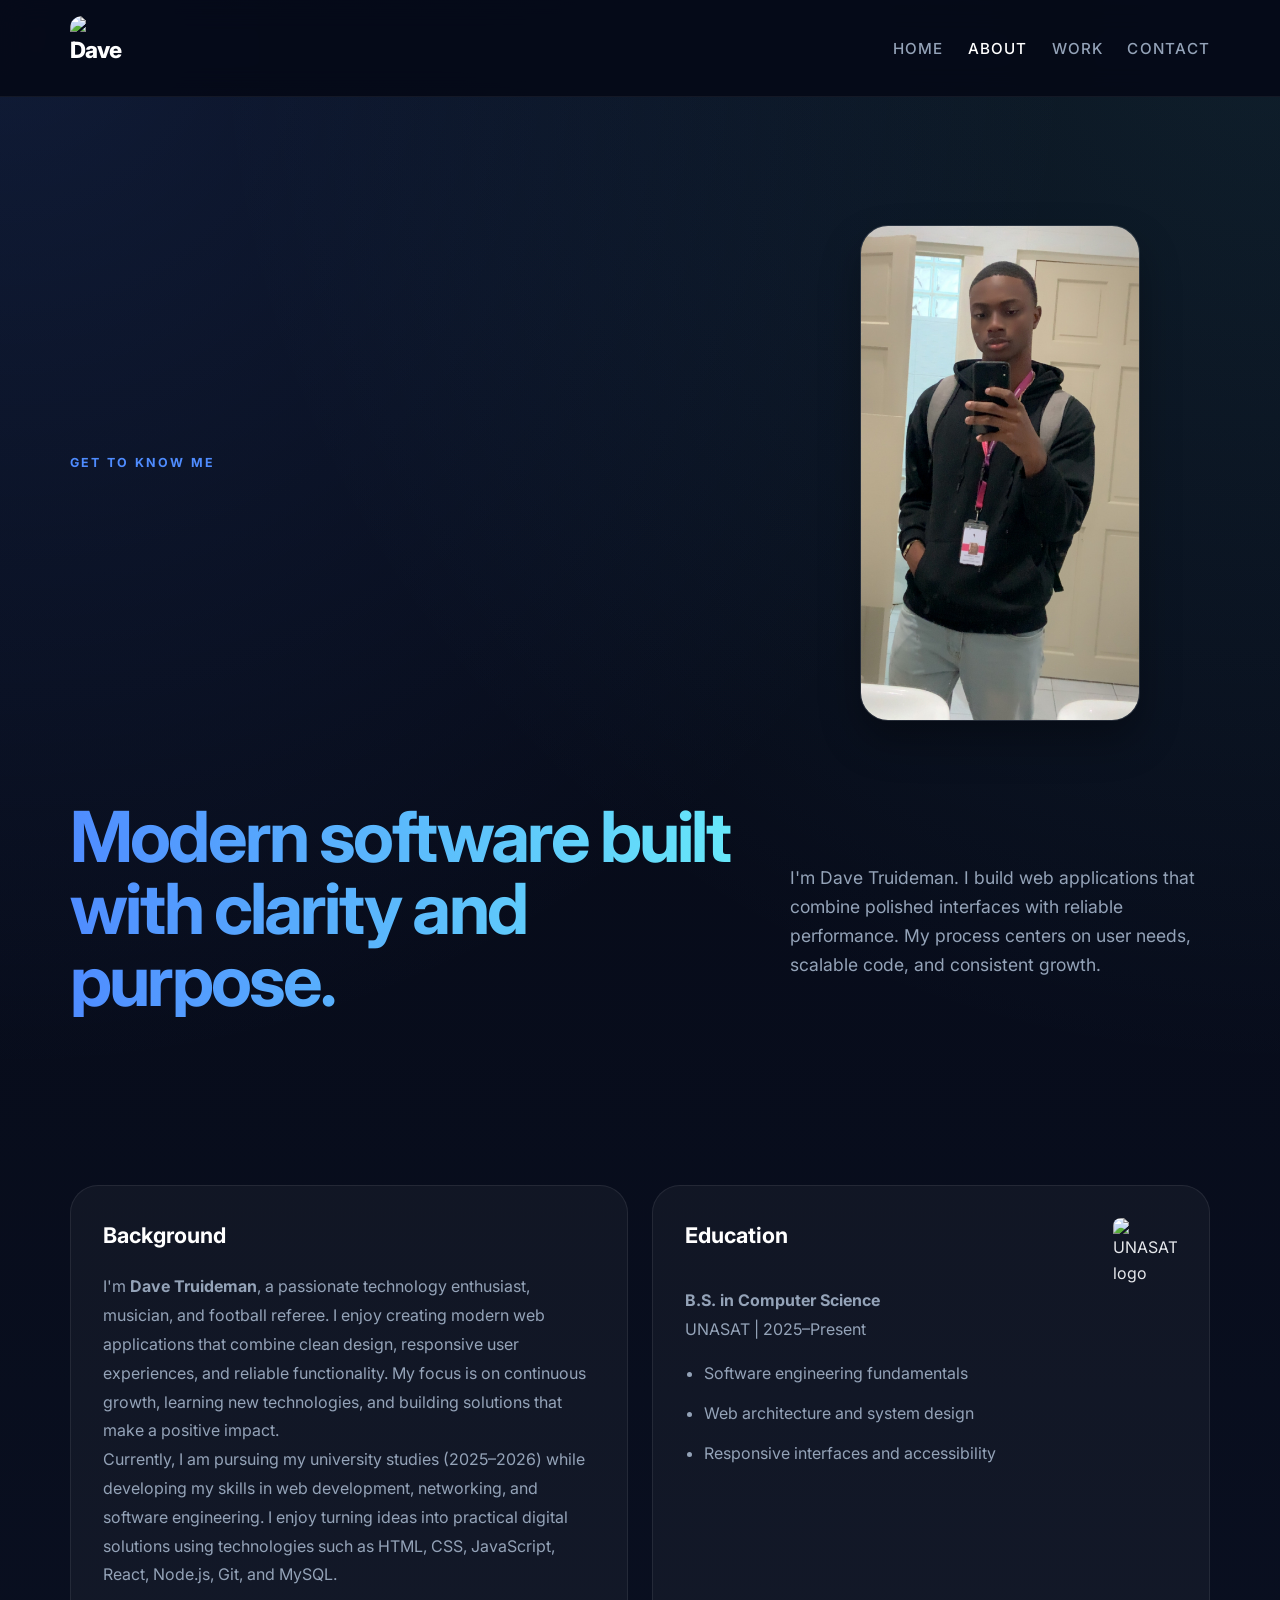
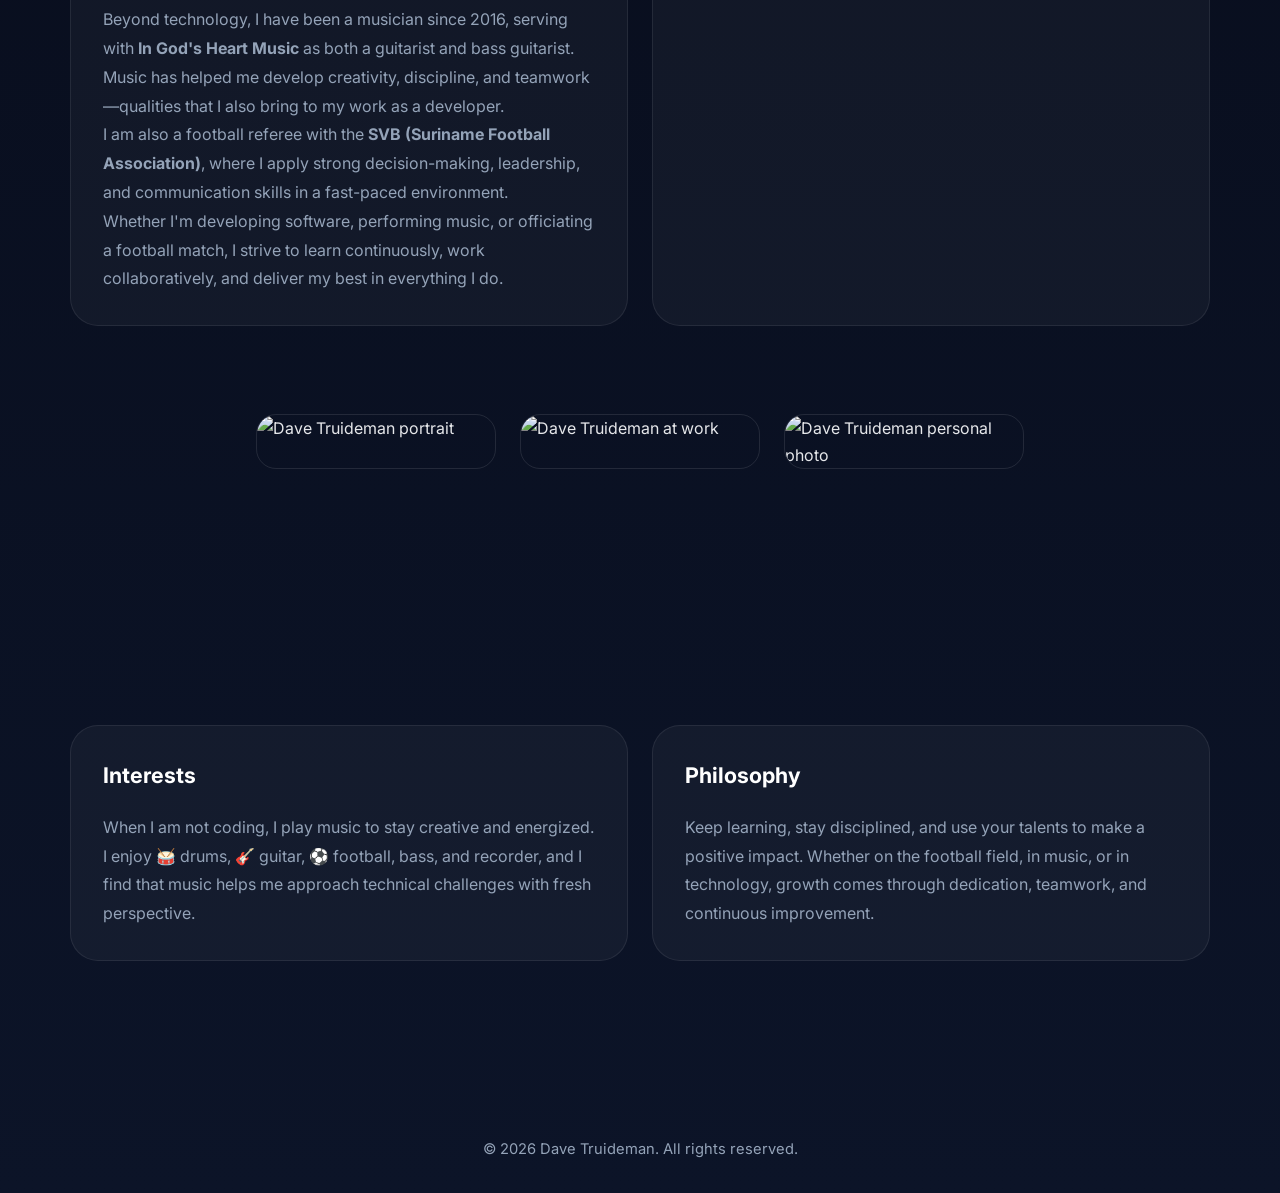
==== commit 8b4c2114: "Update portfolio content and layout" ====
--- a/about.html
+++ b/about.html
@@ -25,6 +25,9 @@
     <main class="container">
         <section class="hero reveal">
             <p class="overline">Get to know me</p>
+            <div class="about-portrait">
+                <img src="img/dave-portrait.jpg" alt="Dave Truideman portrait">
+            </div>
             <h1>Modern software built with <span class="highlight">clarity</span> and purpose.</h1>
             <p class="intro">I'm Dave Truideman. I build web applications that combine polished interfaces with reliable performance. My process centers on user needs, scalable code, and consistent growth.</p>
         </section>
@@ -32,11 +35,17 @@
         <section class="summary">
             <div class="summary-item">
                 <h2>Background</h2>
-                <p>My journey began as a problem solver who loved learning how things work. Today I create digital products that are easy to use, maintainable, and aligned with real user needs.</p>
-                <p class="spaced-text">I have developed strong expertise in frontend and backend development, with a focus on JavaScript-driven applications and responsive design.</p>
+                <p>I'm <strong>Dave Truideman</strong>, a passionate technology enthusiast, musician, and football referee. I enjoy creating modern web applications that combine clean design, responsive user experiences, and reliable functionality. My focus is on continuous growth, learning new technologies, and building solutions that make a positive impact.</p>
+                <p>Currently, I am pursuing my university studies (2025–2026) while developing my skills in web development, networking, and software engineering. I enjoy turning ideas into practical digital solutions using technologies such as HTML, CSS, JavaScript, React, Node.js, Git, and MySQL.</p>
+                <p class="spaced-text">Beyond technology, I have been a musician since 2016, serving with <strong>In God's Heart Music</strong> as both a guitarist and bass guitarist. Music has helped me develop creativity, discipline, and teamwork—qualities that I also bring to my work as a developer.</p>
+                <p>I am also a football referee with the <strong>SVB (Suriname Football Association)</strong>, where I apply strong decision-making, leadership, and communication skills in a fast-paced environment.</p>
+                <p>Whether I'm developing software, performing music, or officiating a football match, I strive to learn continuously, work collaboratively, and deliver my best in everything I do.</p>
             </div>
             <div class="summary-item">
-                <h2>Education</h2>
+                <div class="education-header">
+                    <h2>Education</h2>
+                    <img src="https://peopleincontrol.net/images/IMG_1360.png?1726752848000" alt="UNASAT logo" class="education-logo">
+                </div>
                 <p><strong>B.S. in Computer Science</strong></p>
                 <p>UNASAT | 2025–Present</p>
                 <ul>
@@ -55,11 +64,11 @@
         <section class="summary reveal section-spacing">
             <div class="summary-item">
                 <h2>Interests</h2>
-                <p>When I am not coding, I play music to stay creative and energized. I enjoy drums, guitar, bass, and recorder, and I find that music helps me approach technical challenges with fresh perspective.</p>
+                <p>When I am not coding, I play music to stay creative and energized. I enjoy 🥁 drums, 🎸 guitar, ⚽ football, bass, and recorder, and I find that music helps me approach technical challenges with fresh perspective.</p>
             </div>
             <div class="summary-item">
                 <h2>Philosophy</h2>
-                <p>I believe great technology starts with thoughtful design, consistent communication, and continuous learning. I enjoy collaborating with teams to build solutions that feel intuitive and dependable.</p>
+                <p>Keep learning, stay disciplined, and use your talents to make a positive impact. Whether on the football field, in music, or in technology, growth comes through dedication, teamwork, and continuous improvement.</p>
             </div>
         </section>
     </main>
--- a/css/main.css
+++ b/css/main.css
@@ -154,6 +154,21 @@
     padding: 6rem 0 4rem;
 }
 
+.about-portrait {
+    display: flex;
+    justify-content: center;
+    margin: 2rem 0;
+}
+
+.about-portrait img {
+    width: min(100%, 280px);
+    max-width: 100%;
+    border-radius: 28px;
+    border: 1px solid rgba(255, 255, 255, 0.12);
+    box-shadow: var(--card-shadow);
+    display: block;
+}
+
 .overline {
     display: inline-flex;
     text-transform: uppercase;
@@ -266,7 +281,8 @@
 /* Education header with logo */
 .education-header {
     display: flex;
-    align-items: center;
+    align-items: flex-start;
+    justify-content: space-between;
     gap: 1rem;
 }
 
@@ -302,15 +318,11 @@
 .image-row {
     grid-column: 1 / -1;
     display: flex;
+    flex-wrap: wrap;
     gap: 1.5rem;
     margin-top: 3rem;
-    overflow-x: auto;
     padding: 1rem 0 2rem;
-    scrollbar-width: none;
-}
-
-.image-row::-webkit-scrollbar {
-    display: none;
+    justify-content: center;
 }
 
 .full-visible-img {
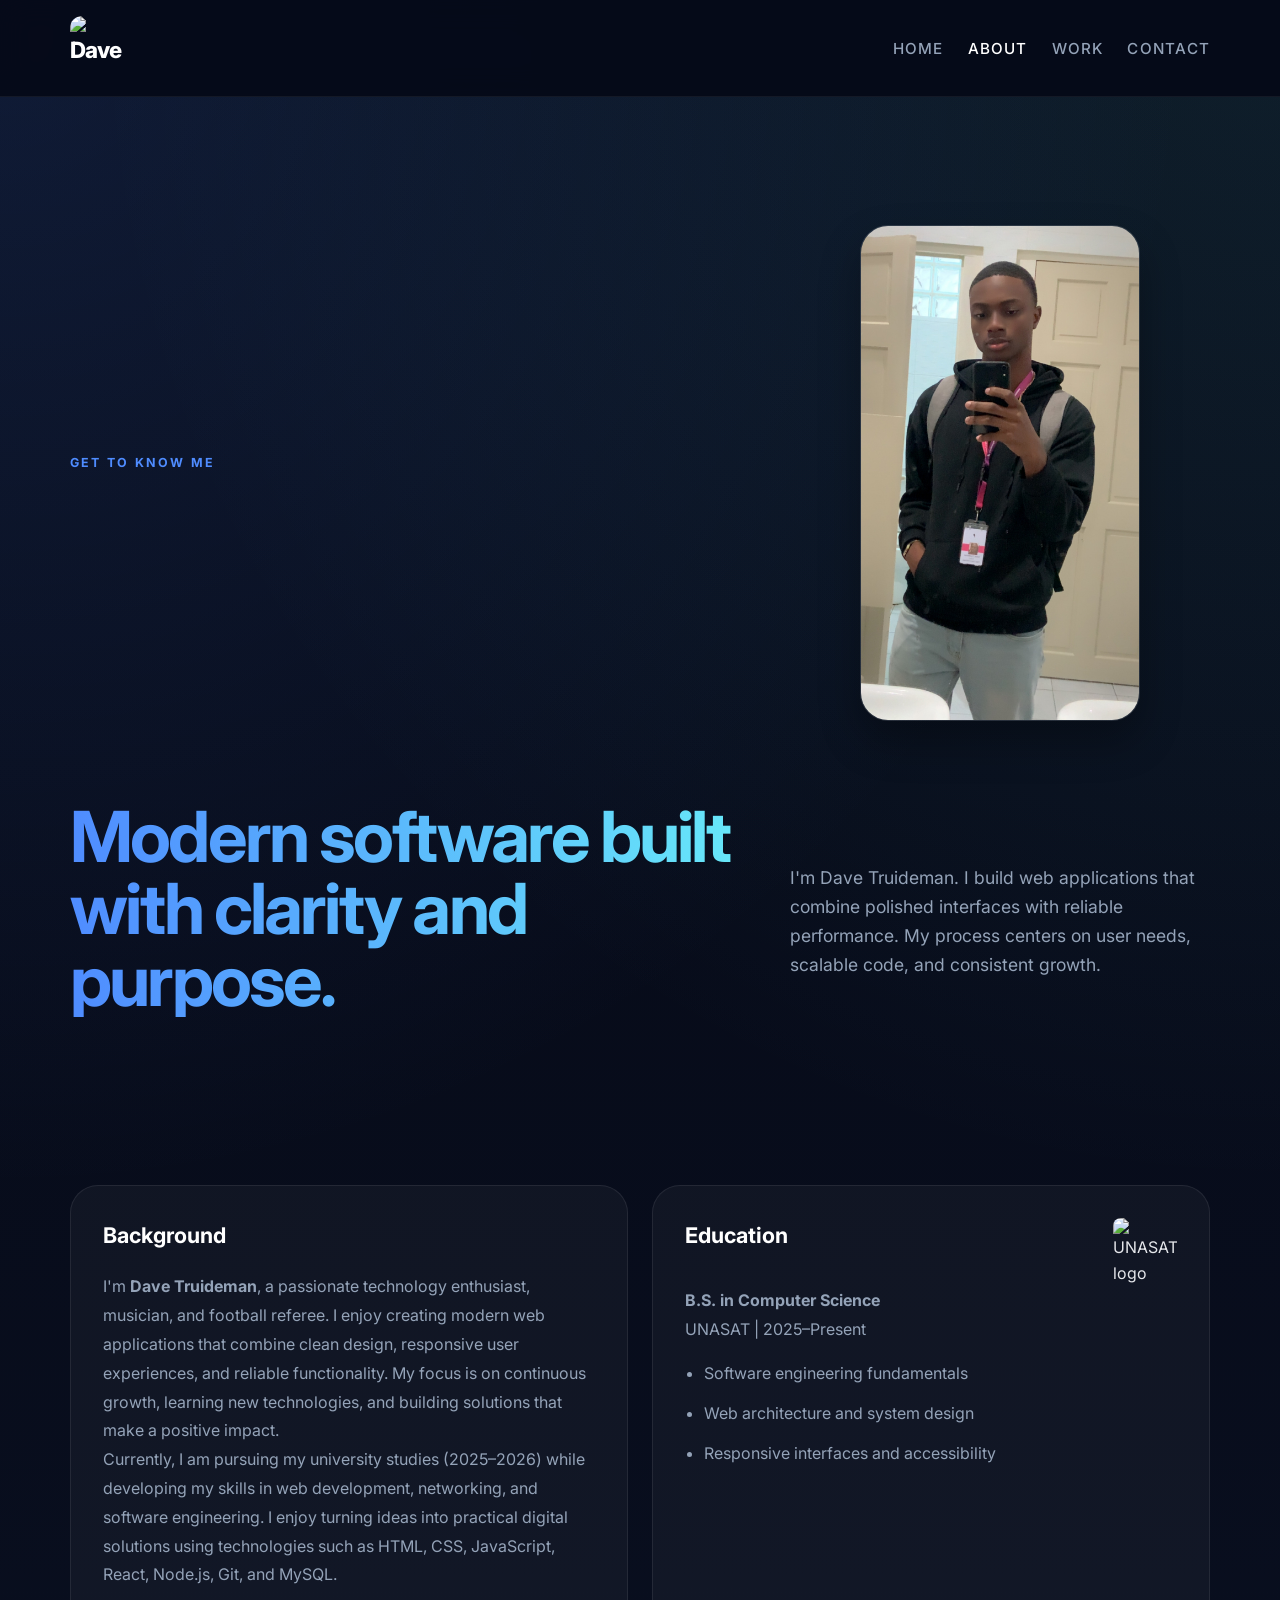
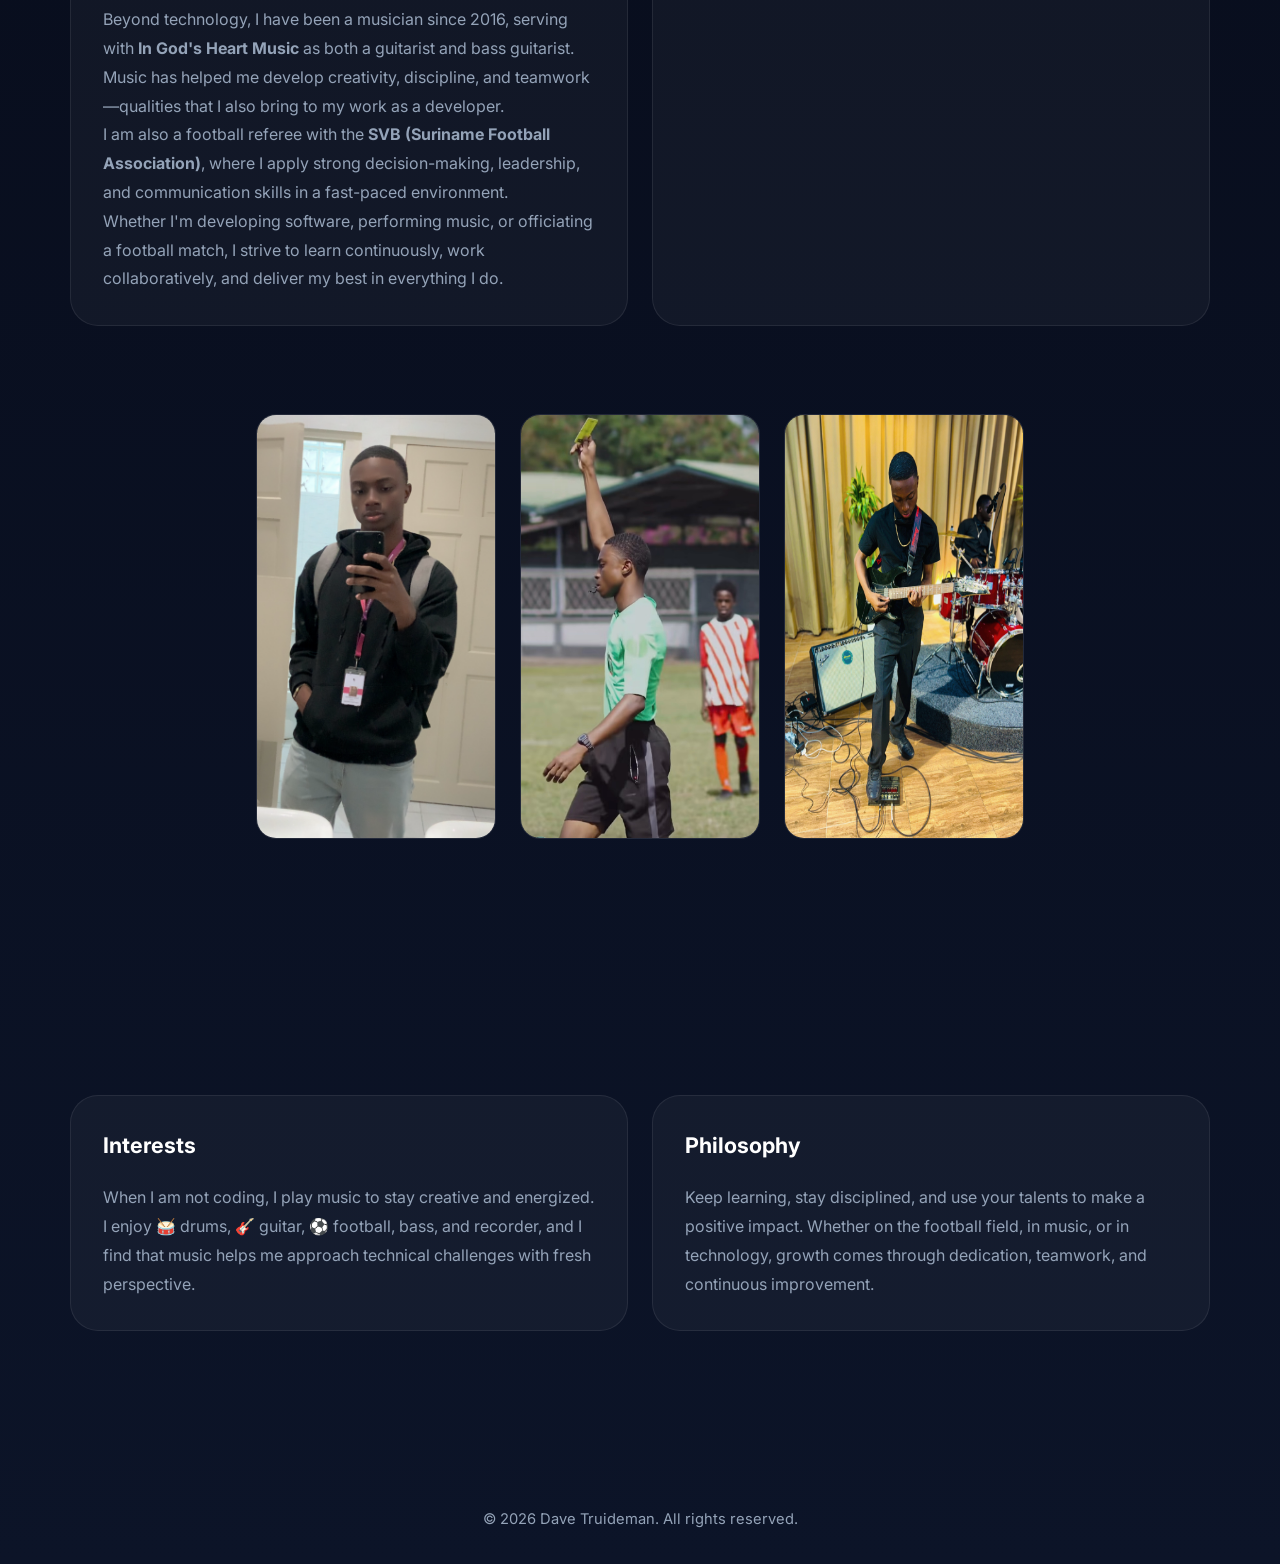
==== commit 8f11e7bc: "Fix about page image references and update page content" ====
--- a/about.html
+++ b/about.html
@@ -55,9 +55,9 @@
                 </ul>
             </div>
             <div class="image-row">
-                <img src="C:/Users/User/Downloads/IMG_1241.JPG" alt="Dave Truideman portrait" class="full-visible-img">
-                <img src="C:/Users/User/Downloads/IMG_1293.jpg" alt="Dave Truideman at work" class="full-visible-img">
-                <img src="C:/Users/User/Downloads/45e84406-ded8-43eb-a992-92999ee95d78.JPG" alt="Dave Truideman personal photo" class="full-visible-img">
+                <img src="img/dave-portrait.jpg" alt="Dave Truideman portrait" class="full-visible-img">
+                <img src="img/dave-work.jpg" alt="Dave Truideman at work" class="full-visible-img">
+                <img src="img/dave-personal.jpg" alt="Dave Truideman personal photo" class="full-visible-img">
             </div>
         </section>
 
